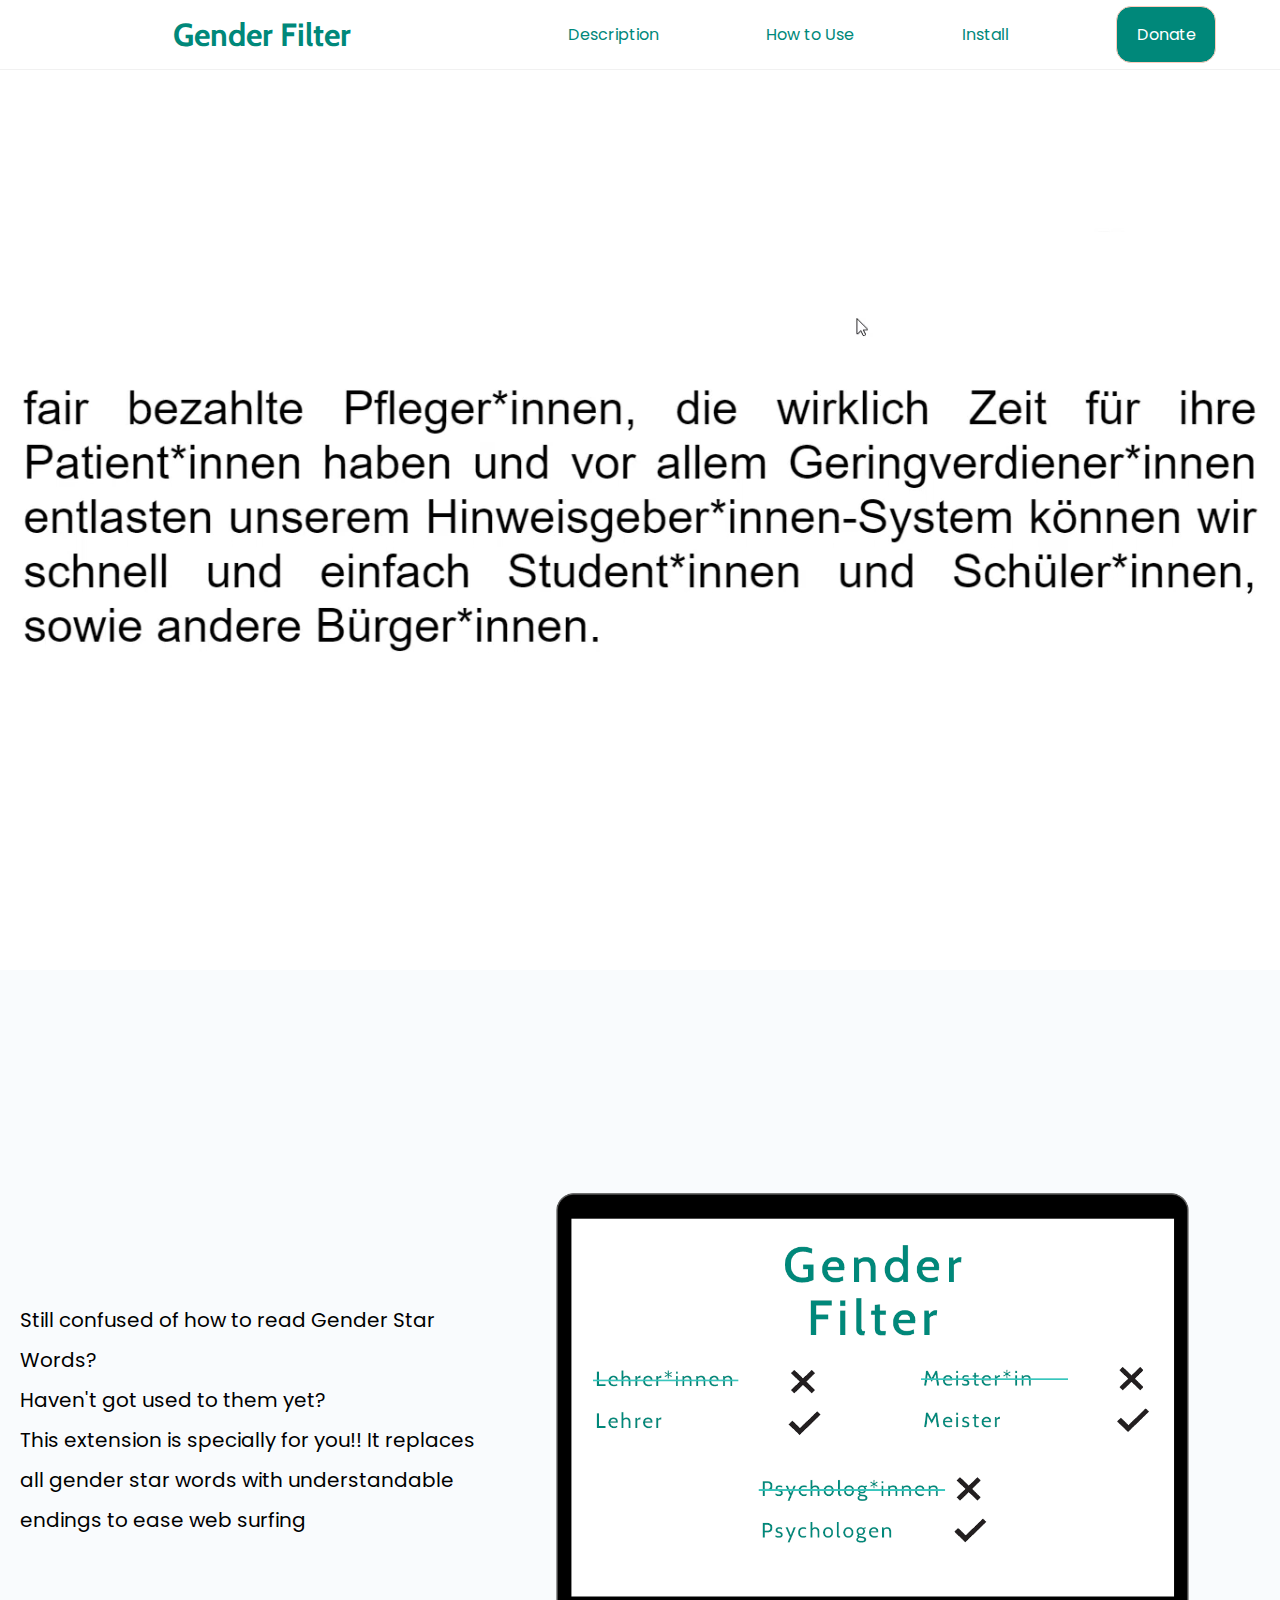
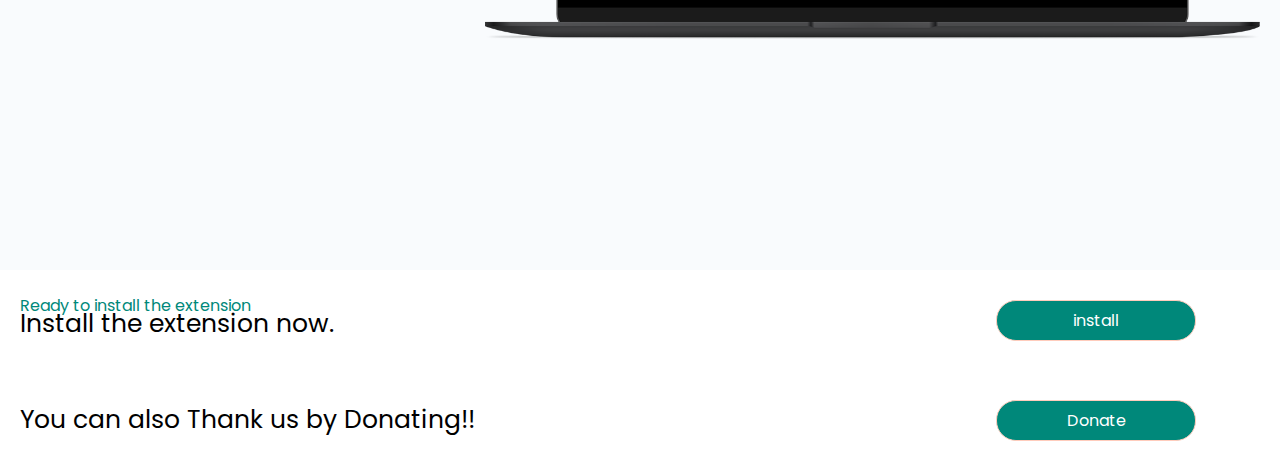
==== index.html @ 9753c9e6 "first commit" ====
<!DOCTYPE html>
<html lang="en">
  <head>
    <meta charset="UTF-8" />
    <meta http-equiv="X-UA-Compatible" content="IE=edge" />
    <meta name="viewport" content="width=device-width, initial-scale=1.0" />
    <link rel="stylesheet" href="style.css" />
    <script src="main.js"></script>
    <title>Document</title>
  </head>
  <body>
    <div class="nav">
      <div class="title">
        <a data-section="description" href="#"><h1>Gender Filter</h1></a>
      </div>
      <div class="nav-list">
        <ul>
          <li>
            <a data-section="description" href="#">Description</a>
          </li>
          <li>
            <a data-section="examples" href="#">How to Use</a>
          </li>
          <li>
            <a data-section="get" href="#">Install</a>
          </li>
          <li>
            <button>Donate</button>
          </li>
        </ul>
      </div>
    </div>
    <div class="container">
      <div class="section" id="examples">
        <div class="laptop-video">
          <div class="overlay"></div>
          <video src="video-edit.mp4" type="video/mp4"></video>
        </div>
      </div>
      <div class="section" id="description">
        <p>
          Still confused of how to read Gender Star Words?
          <br />
          Haven't got used to them yet?
          <br />
          This extension is specially for you!! It replaces all gender star
          words with understandable endings to ease web surfing
        </p>
        <div class="laptop-img"><img src="laptop-img.png" /></div>
      </div>
      <div class="section download" id="get">
        <div class="big-text">
          <p class="sub">Install the extension now.</p>
        </div>
        <div>
          <button>install</button>
        </div>
      </div>
      <div class="section donate" id="donate">
        <div class="big-text">
          <p>You can also Thank us by Donating!!</p>
        </div>
        <div>
          <button>Donate</button>
        </div>
      </div>
    </div>
  </body>
</html>
---- style.css ----
/*
#00887A GREEN
#FFCCBC BADGE
#FFFFFF WHITE
#D3E3FC FADED GREY
#77A6F7 BLUE
*/
@import url('https://fonts.googleapis.com/css2?family=Poppins:ital,wght@0,100;0,200;0,300;0,400;0,500;0,600;0,700;0,800;0,900;1,100;1,200;1,300;1,400;1,500;1,600;1,700;1,800;1,900&display=swap');
@import url('https://fonts.googleapis.com/css2?family=Cabin:ital,wght@0,400;0,500;0,600;0,700;1,400;1,500;1,600;1,700&family=Poppins:ital,wght@0,100;0,200;0,300;0,400;0,500;0,600;0,700;0,800;0,900;1,100;1,200;1,300;1,400;1,500;1,600;1,700;1,800;1,900&display=swap');

* {
  margin: 0;
  padding: 0;
  box-sizing: border-box;
  font-family: 'Poppins', sans-serif;
}

h1 {
  font-family: 'Cabin', sans-serif;
  text-align: center;
}
span {
  font-family: inherit;
}
h2 {
  font-family: 'Cabin', sans-serif;
  font-size: 50px;
  text-align: center;
}
p {
  font-size: 20px;
  line-height: 40px;
}
.line-through {
  text-decoration: line-through;
}
.nav {
  color: #00887a;
  width: 100%;
  background-color: rgb(255, 255, 255);
  min-height: 70px;
  border-bottom: 1px solid rgb(241, 241, 241);
  display: flex;
  align-items: center;
  justify-content: space-between;
  padding: 0 10px;
}
.nav a {
  text-decoration: none;
  color: inherit;
}
.title {
  flex: 2;
}
.nav-list {
  flex: 3;
}
.nav-list ul {
  display: flex;
  list-style-type: none;
  align-items: center;
  justify-content: space-around;
}

.container {
  display: flex;
  flex-direction: column;
  width: 100%;
}
.section {
  padding: 20px;
  display: flex;
  align-items: center;
  justify-content: center;
  width: 100%;
  min-height: 100vh;
}
/* .section:first-child {
  margin-top: 70px;
  height: calc(100vh - 70px);
} */
#description {
  display: flex;
  background-color: #f9fbfd;
  align-items: center;
  justify-content: center;
}
.titleNparagraph {
  flex: 1;
  height: 450px;
  display: flex;
  align-items: center;
  justify-content: space-around;
  flex-direction: column;
}
#description > p {
  flex: 3;
}
#description .laptop-img {
  flex: 5;
}
#description .laptop-img img {
  width: 100%;
  min-width: 300px;
  height: auto;
}

#examples {
  background-color: #ffffff;
  display: flex;
  align-items: center;
  justify-content: center;
  height: auto;
}

#examples {
  padding: 0;
  margin: 0;
}
.laptop-video {
  position: relative;
}
.laptop-video .overlay {
  position: absolute;
  top: 0;
  bottom: 0;
  left: 0;
  right: 0;
  background-color: white;
  opacity: 0;
}
.laptop-video video {
  width: 100%;
  max-height: 100%;
}

#get {
  background-color: #ffffff;
  display: flex;
  align-items: center;
  justify-content: space-between;
}
.section.download {
  width: 95%;
  min-height: 100px;
}
.sub {
  position: relative;
  margin-top: 8px;
}
.sub::before {
  content: 'Ready to install the extension';
  position: absolute;
  font-size: 16px;
  top: -18px;
  color: #00887a;
}
button {
  border: 1px solid #ffccbc;
  background-color: #00887a;
  color: white;
  cursor: pointer;
}
#get button {
  min-width: 200px;
  border-radius: 20px;
  padding: 7px;
  font-size: 16px;
}
.nav button {
  min-width: 100px;
  padding: 15px;
  border-radius: 15px;
  font-size: 16px;
}
#donate {
  align-items: center;
  justify-content: space-between;
}
.section.donate {
  width: 95%;

  min-height: 100px;
}
#donate button {
  min-width: 200px;
  border-radius: 20px;
  padding: 7px;
  font-size: 16px;
}
.big-text p {
  font-size: 25px;
  min-width: 400px;
  display: flex;
  align-items: center;
}
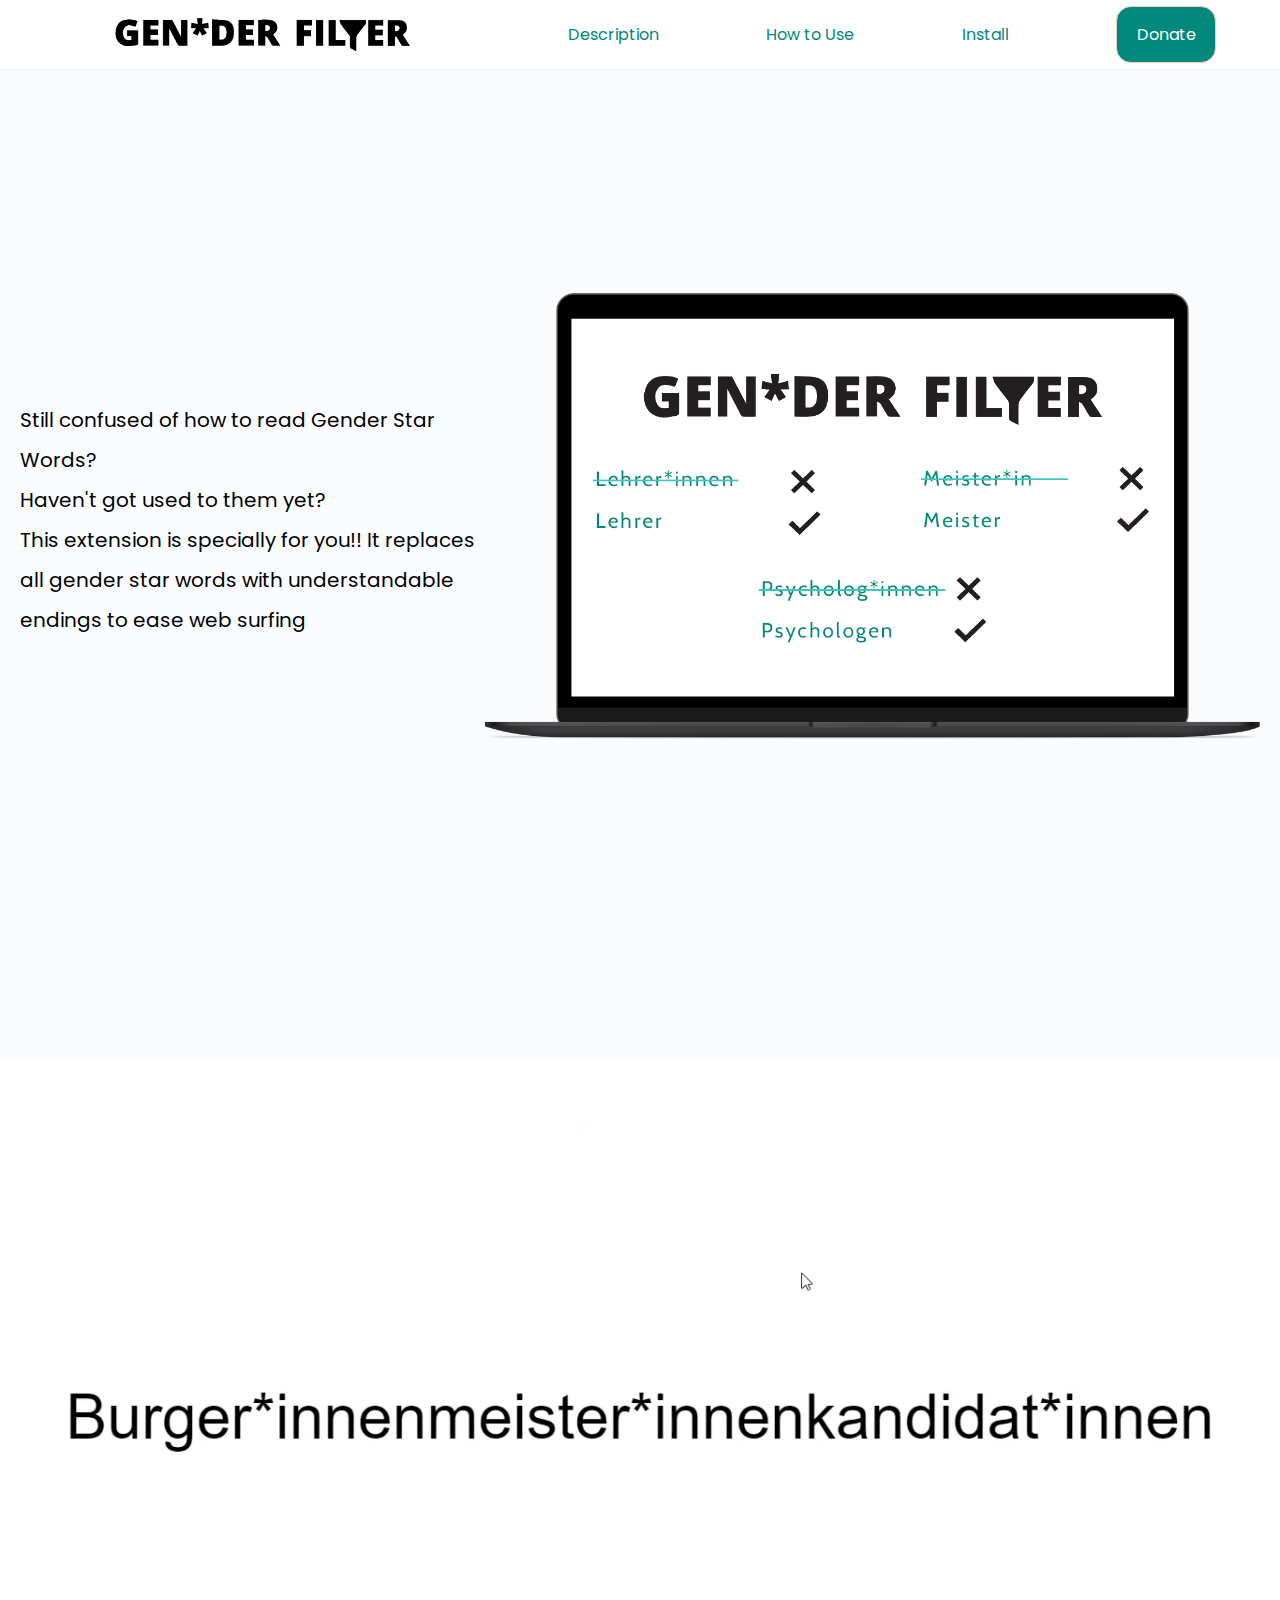
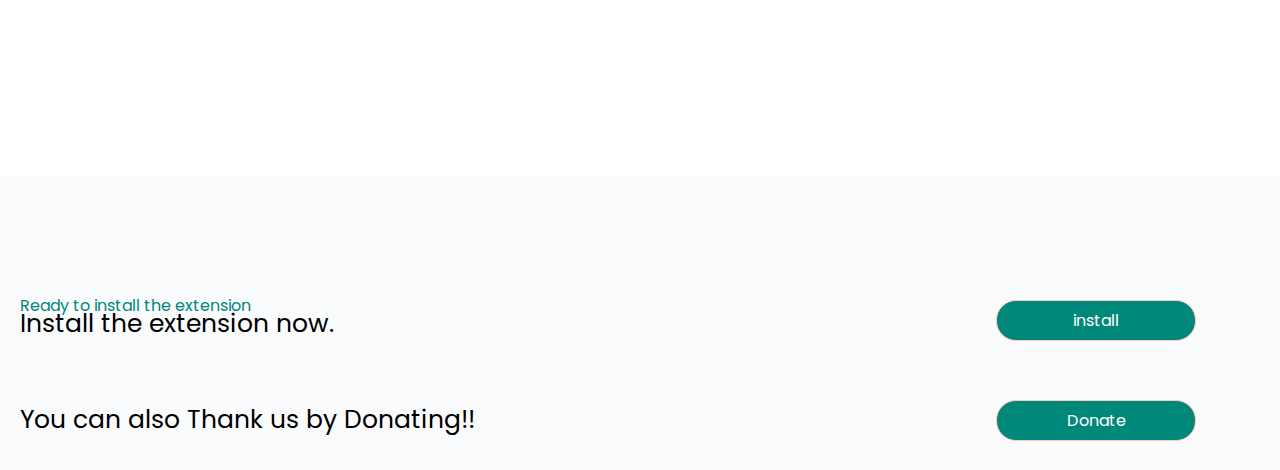
==== commit 8add3dc3: "edited videos and images" ====
--- a/index.html
+++ b/index.html
@@ -6,12 +6,14 @@
     <meta name="viewport" content="width=device-width, initial-scale=1.0" />
     <link rel="stylesheet" href="style.css" />
     <script src="main.js"></script>
-    <title>Document</title>
+    <title>Gender Filter</title>
   </head>
   <body>
     <div class="nav">
       <div class="title">
-        <a data-section="description" href="#"><h1>Gender Filter</h1></a>
+        <a data-section="description" href="#"
+          ><img src="logo.png" alt="Gender Filter"
+        /></a>
       </div>
       <div class="nav-list">
         <ul>
@@ -31,12 +33,6 @@
       </div>
     </div>
     <div class="container">
-      <div class="section" id="examples">
-        <div class="laptop-video">
-          <div class="overlay"></div>
-          <video src="video-edit.mp4" type="video/mp4"></video>
-        </div>
-      </div>
       <div class="section" id="description">
         <p>
           Still confused of how to read Gender Star Words?
@@ -48,12 +44,22 @@
         </p>
         <div class="laptop-img"><img src="laptop-img.png" /></div>
       </div>
+      <div class="section" id="examples">
+        <div class="laptop-video">
+          <div class="overlay"></div>
+          <video src="video-edit-2.mp4" type="video/mp4"></video>
+          <div class="play-pause"><button>play</button></div>
+        </div>
+      </div>
       <div class="section download" id="get">
         <div class="big-text">
           <p class="sub">Install the extension now.</p>
         </div>
         <div>
-          <button>install</button>
+          <a
+            href="https://chrome.google.com/webstore/detail/gender-filter/ehloojohnkegpedpmippnlggpcokmgoj"
+            ><button>install</button></a
+          >
         </div>
       </div>
       <div class="section donate" id="donate">
--- a/style.css
+++ b/style.css
@@ -14,7 +14,9 @@
   box-sizing: border-box;
   font-family: 'Poppins', sans-serif;
 }
-
+body {
+  background-color: #f9fbfd;
+}
 h1 {
   font-family: 'Cabin', sans-serif;
   text-align: center;
@@ -51,6 +53,15 @@
 }
 .title {
   flex: 2;
+  display: flex;
+  align-items: center;
+  justify-content: center;
+}
+.title a {
+  display: flex;
+}
+.title a img {
+  width: 300px;
 }
 .nav-list {
   flex: 3;
@@ -106,7 +117,6 @@
 }
 
 #examples {
-  background-color: #ffffff;
   display: flex;
   align-items: center;
   justify-content: center;
@@ -114,6 +124,7 @@
 }
 
 #examples {
+  position: relative;
   padding: 0;
   margin: 0;
 }
@@ -135,7 +146,6 @@
 }
 
 #get {
-  background-color: #ffffff;
   display: flex;
   align-items: center;
   justify-content: space-between;
@@ -194,3 +204,17 @@
   display: flex;
   align-items: center;
 }
+.play-pause {
+  display: flex;
+  align-items: center;
+  justify-content: center;
+  position: absolute;
+  bottom: 20px;
+  width: 100%;
+  height: 100px;
+}
+.play-pause button {
+  font-size: 25px;
+  padding: 30px;
+  border-radius: 30px;
+}
